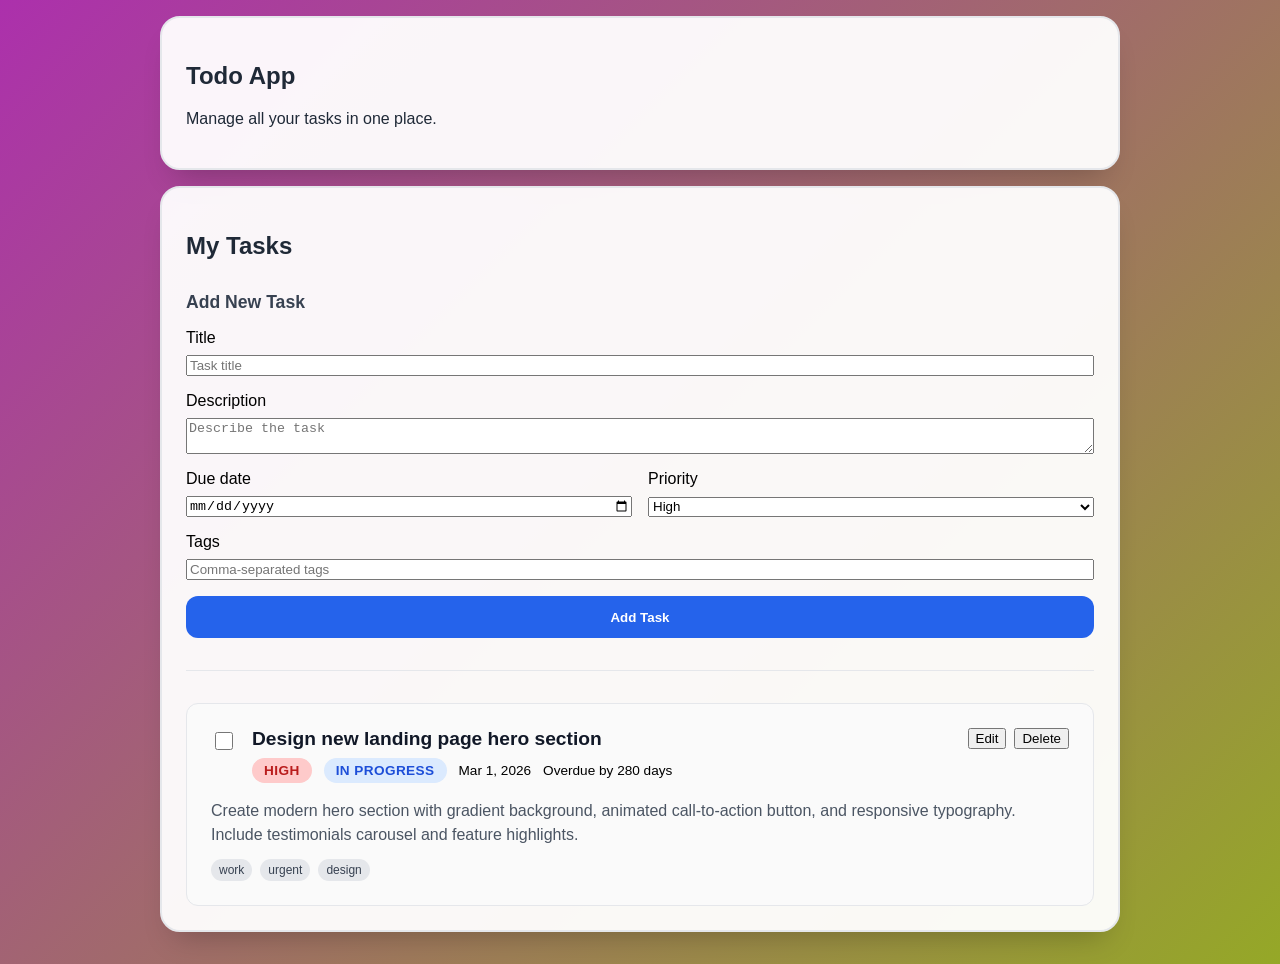
==== TodoCard.html @ 95d360c5 "Hng  commit" ====
<!DOCTYPE html>
<html lang="en">
<head>
  <meta charset="UTF-8">
  <meta name="viewport" content="width=device-width, initial-scale=1.0">
  <title>Testable Todo Item Card</title>
  <link rel="stylesheet" href="TodoCard.css">
</head>
<body>
  <main class="app-shell">
    <section class="panel intro-panel">
      <h1>Todo App</h1>
      <p>Manage all your tasks in one place.</p>
    </section>

    <section class="panel main-todo-card">
      <h2>My Tasks</h2>

      <!-- Add New Task Form -->
      <div class="add-task-section">
        <h3>Add New Task</h3>
        <form id="todo-form" class="add-form">
          <div class="form-row">
            <label for="todo-title">Title</label>
            <input id="todo-title" name="title" type="text" required placeholder="Task title">
          </div>
          <div class="form-row">
            <label for="todo-description">Description</label>
            <textarea id="todo-description" name="description" rows="2" placeholder="Describe the task"></textarea>
          </div>
          <div class="form-grid">
            <div class="form-row">
              <label for="todo-due-date">Due date</label>
              <input id="todo-due-date" name="dueDate" type="date" required>
            </div>
            <div class="form-row">
              <label for="todo-priority">Priority</label>
              <select id="todo-priority" name="priority">
                <option value="high">High</option>
                <option value="medium">Medium</option>
                <option value="low">Low</option>
              </select>
            </div>
          </div>
          <div class="form-row">
            <label for="todo-tags">Tags</label>
            <input id="todo-tags" name="tags" type="text" placeholder="Comma-separated tags">
          </div>
          <button type="submit" id="todo-submit-button">Add Task</button>
        </form>
      </div>

      <!-- Tasks List -->
      <div class="tasks-list" id="tasks-list">
        <!-- Tasks will be rendered here -->
      </div>
    </section>
  </main>

  <script src="TodoCard.js"></script>
</body>
</html>
---- TodoCard.css ----
* {
  box-sizing: border-box;
}

body {
  font-family: -apple-system, BlinkMacSystemFont, 'Segoe UI', Roboto, sans-serif;
  background: linear-gradient(135deg, #ac30ac 0%, #95a827 100%);
  min-height: 100vh;
  margin: 0;
  padding: 1rem;
  display: flex;
  align-items: center;
  justify-content: center;
}

.app-shell {
  width: min(100%, 960px);
}

.panel {
  background: rgba(255, 255, 255, 0.95);
  border: 2px solid #e5e7eb;
  border-radius: 20px;
  box-shadow: 0 18px 30px -15px rgba(0, 0, 0, 0.25);
  padding: 1.5rem;
  margin-bottom: 1rem;
}

.intro-panel {
  color: #1f2937;
}

.task-form-panel {
  display: grid;
  gap: 1rem;
}

.task-form-panel label {
  display: block;
  font-size: 0.9rem;
  margin-bottom: 0.35rem;
  color: #374151;
}

.task-form-panel input,
.task-form-panel textarea,
.task-form-panel select {
  width: 100%;
  border: 1px solid #d1d5db;
  border-radius: 12px;
  padding: 0.85rem 1rem;
  font-size: 0.95rem;
  font-family: inherit;
}

.task-form-panel textarea {
  resize: vertical;
}

.form-grid {
  display: grid;
  gap: 1rem;
  grid-template-columns: repeat(2, minmax(0, 1fr));
}

.form-row {
  display: grid;
  gap: 0.5rem;
}

#todo-submit-button {
  padding: 0.85rem 1rem;
  background: #2563eb;
  color: white;
  border: none;
  border-radius: 12px;
  font-weight: 600;
  cursor: pointer;
  transition: background-color 0.15s ease;
}

#todo-submit-button:hover,
#todo-submit-button:focus-visible,
.button-link:hover,
.button-link:focus-visible,
.secondary-button:hover,
.secondary-button:focus-visible {
  outline: none;
}

.button-link,
.secondary-button {
  display: inline-flex;
  align-items: center;
  justify-content: center;
  padding: 0.85rem 1rem;
  border-radius: 12px;
  text-decoration: none;
  font-weight: 600;
  transition: background-color 0.15s ease, transform 0.15s ease;
}

.button-link {
  background: #2563eb;
  color: white;
}

.button-link:hover {
  background: #1d4ed8;
  transform: translateY(-1px);
}

.secondary-button {
  background: #f8fafc;
  color: #475569;
  border: 1px solid #cbd5e1;
}

.secondary-button:hover {
  background: #f1f5f9;
  transform: translateY(-1px);
}

.todo-list {
  display: grid;
  gap: 1rem;
}

.todo-card {
  background: white;
  border-radius: 16px;
  box-shadow: 0 20px 25px -5px rgba(0, 0, 0, 0.1), 0 10px 10px -5px rgba(0, 0, 0, 0.04);
  padding: 1.5rem;
}

.todo-card h2 {
  font-size: 1.4rem;
  margin: 0 0 0.5rem;
  color: #111827;
}

.todo-card p {
  margin: 0 0 1rem;
  color: #4b5563;
  line-height: 1.6;
}

.todo-complete-toggle {
  margin-top: 0.25rem;
  width: 20px;
  height: 20px;
  accent-color: #10b981;
  cursor: pointer;
}

.card-header {
  display: flex;
  align-items: flex-start;
  gap: 0.75rem;
  margin-bottom: 1rem;
}

.meta-row {
  display: flex;
  flex-wrap: wrap;
  gap: 0.75rem;
  margin-bottom: 1rem;
  font-size: 0.85rem;
}

.priority,
.status {
  padding: 0.3rem 0.75rem;
  border-radius: 9999px;
  font-weight: 600;
  text-transform: uppercase;
  letter-spacing: 0.03em;
}

.priority.high {
  background: #fecaca;
  color: #b91c1c;
}

.priority.medium {
  background: #dbeafe;
  color: #1d4ed8;
}

.priority.low {
  background: #d1fae5;
  color: #047857;
}

.status.done {
  background: #d1fae5;
  color: #047857;
}

.status.in-progress {
  background: #dbeafe;
  color: #1d4ed8;
}

.due-row {
  display: flex;
  flex-wrap: wrap;
  gap: 1rem;
  margin-bottom: 1.25rem;
  font-size: 0.9rem;
  color: #6b7280;
}

.tags-row {
  display: flex;
  flex-wrap: wrap;
  gap: 0.5rem;
  margin-bottom: 1.5rem;
}

.tags-row span {
  background: #f3f4f6;
  color: #374151;
  border-radius: 9999px;
  padding: 0.35rem 0.75rem;
  font-size: 0.75rem;
  font-weight: 600;
}

.card-actions {
  display: flex;
  gap: 0.75rem;
  justify-content: flex-end;
}

.card-actions button {
  padding: 0.55rem 1rem;
  border: 1px solid transparent;
  border-radius: 10px;
  font-weight: 600;
  cursor: pointer;
  transition: transform 0.15s ease, box-shadow 0.15s ease;
}

.card-actions button:hover {
  transform: translateY(-1px);
}

.save-button {
  background: #10b981;
  color: white;
  border-color: #059669;
}

.save-button:hover {
  background: #059669;
  border-color: #047857;
}

.cancel-button {
  background: #f3f4f6;
  color: #6b7280;
  border-color: #d1d5db;
}

.cancel-button:hover {
  background: #e5e7eb;
  border-color: #9ca3af;
}

.edit-form {
  display: grid;
  gap: 1rem;
}

.edit-form .form-row {
  display: grid;
  gap: 0.5rem;
}

.edit-form .form-grid {
  display: grid;
  gap: 1rem;
  grid-template-columns: repeat(2, minmax(0, 1fr));
}

.edit-form input,
.edit-form textarea,
.edit-form select {
  width: 100%;
  border: 1px solid #d1d5db;
  border-radius: 8px;
  padding: 0.75rem;
  font-size: 0.95rem;
  font-family: inherit;
}

.edit-form textarea {
  resize: vertical;
}

.edit-form label {
  font-size: 0.9rem;
  font-weight: 500;
  color: #374151;
}

.empty-message {
  color: #f8fafc;
  text-align: center;
  margin: 0;
}

@media (max-width: 640px) {
  .form-grid {
    grid-template-columns: 1fr;
  }
}

[data-testid="test-todo-card"] {
  background: white;
  border-radius: 16px;
  box-shadow: 0 20px 25px -5px rgba(90, 15, 15, 0.1), 0 10px 10px -5px rgba(0, 0,0, 0.04);
  max-width: 480px;
  width: 100%;
  padding: 1.5rem;
  margin: 0 auto;
}

.card-header {
  display: flex;
  align-items: flex-start;
  gap: 0.75rem;
  margin-bottom: 1rem;
}

[data-testid="test-todo-complete-toggle"] {
  margin-top: 0.25rem;
  width: 20px;
  height: 20px;
  accent-color: #10b981;
  cursor: pointer;
}

[data-testid="test-todo-complete-toggle"] + label {
  font-size: 0.875rem;
  font-weight: 500;
  color: #6b7280;
  cursor: pointer;
  margin: 0;
  user-select: none;
}

.main-todo-card {
  max-width: none;
}

.main-todo-card h2 {
  margin-bottom: 2rem;
  color: #1f2937;
}

.add-task-section {
  border-bottom: 1px solid #e5e7eb;
  padding-bottom: 2rem;
  margin-bottom: 2rem;
}

.add-task-section h3 {
  margin-bottom: 1rem;
  color: #374151;
  font-size: 1.1rem;
}

.add-form {
  display: grid;
  gap: 1rem;
}

.tasks-list {
  display: grid;
  gap: 1.5rem;
}

.task-item {
  border: 1px solid #e5e7eb;
  border-radius: 12px;
  padding: 1.5rem;
  background: #fafafa;
  transition: box-shadow 0.15s ease;
}

.task-item:hover {
  box-shadow: 0 4px 6px -1px rgba(0, 0, 0, 0.1);
}

.task-header {
  display: flex;
  align-items: flex-start;
  gap: 1rem;
  margin-bottom: 1rem;
}

.task-complete-toggle {
  margin-top: 0.25rem;
  width: 18px;
  height: 18px;
  accent-color: #10b981;
  cursor: pointer;
}

.task-info {
  flex: 1;
}

.task-title {
  margin: 0 0 0.5rem 0;
  font-size: 1.2rem;
  font-weight: 600;
  color: #111827;
}

.task-title.completed {
  text-decoration: line-through;
  opacity: 0.7;
}

.task-meta {
  display: flex;
  flex-wrap: wrap;
  gap: 0.75rem;
  align-items: center;
  font-size: 0.85rem;
}

.task-actions {
  display: flex;
  gap: 0.5rem;
}

.task-content {
  margin-top: 1rem;
}

.task-description {
  margin: 0 0 0.75rem 0;
  color: #4b5563;
  line-height: 1.5;
}

.task-tags {
  display: flex;
  flex-wrap: wrap;
  gap: 0.5rem;
}

.task-tags .tag {
  background: #e5e7eb;
  color: #374151;
  padding: 0.25rem 0.5rem;
  border-radius: 12px;
  font-size: 0.75rem;
  font-weight: 500;
}

.empty-tasks {
  text-align: center;
  color: #6b7280;
  padding: 2rem;
  font-style: italic;
}

.edit-fields {
  display: flex;
  gap: 0.75rem;
  flex: 1;
  align-items: flex-start;
}

.edit-fields input[type="text"] {
  flex: 1;
  padding: 0.5rem;
  border: 1px solid #d1d5db;
  border-radius: 6px;
  font-size: 0.9rem;
}

.edit-fields select {
  padding: 0.5rem;
  border: 1px solid #d1d5db;
  border-radius: 6px;
  font-size: 0.9rem;
  background: white;
}

.task-content textarea {
  width: 100%;
  padding: 0.5rem;
  border: 1px solid #d1d5db;
  border-radius: 6px;
  font-size: 0.9rem;
  font-family: inherit;
  resize: vertical;
  margin-bottom: 0.75rem;
}

.task-meta input,
.task-meta select {
  padding: 0.4rem 0.6rem;
  border: 1px solid #d1d5db;
  border-radius: 6px;
  font-size: 0.8rem;
  background: white;
}

.task-meta {
  display: flex;
  gap: 0.75rem;
  align-items: center;
}

.task-meta input[type="date"] {
  flex: 0 0 auto;
  width: 130px;
}

.task-meta input[type="text"] {
  flex: 1;
}

[data-testid="test-todo-title"] {
  font-size: 1.5rem;
  font-weight: 700;
  color: #111827;
  margin: 0 0 0.5rem 0;
  line-height: 1.3;
}

[data-testid="test-todo-title"].completed {
  text-decoration: line-through;
  opacity: 0.7;
}

[data-testid="test-todo-description"] {
  color: #6b7280;
  font-size: 0.95rem;
  line-height: 1.6;
  margin: 0 0 1rem 0;
}

.meta-row {
  display: flex;
  flex-wrap: wrap;
  gap: 1rem;
  margin-bottom: 1rem;
  font-size: 0.875rem;
}

[data-testid="test-todo-priority"],
[data-testid="test-todo-status"] {
  padding: 0.25rem 0.75rem;
  border-radius: 9999px;
  font-size: 0.75rem;
  font-weight: 600;
  text-transform: uppercase;
  letter-spacing: 0.025em;
}

[data-testid="test-todo-priority"] {
  background: #fef3c7;
  color: #d97706;
}

[data-testid="test-todo-priority"].high {
  background: #fecaca;
  color: #dc2626;
}

[data-testid="test-todo-priority"].medium {
  background: #dbeafe;
  color: #2563eb;
}

[data-testid="test-todo-priority"].low {
  background: #d1fae5;
  color: #059669;
}

[data-testid="test-todo-status"] {
  background: #e5e7eb;
  color: #374151;
}

[data-testid="test-todo-status"].done {
  background: #d1fae5;
  color: #059669;
}

[data-testid="test-todo-status"].in-progress {
  background: #dbeafe;
  color: #2563eb;
}

.due-row {
  display: flex;
  flex-wrap: wrap;
  gap: 1rem;
  margin-bottom: 1.25rem;
  font-size: 0.875rem;
  color: #6b7280;
}

[data-testid="test-todo-due-date"],
[data-testid="test-todo-time-remaining"] {
  display: flex;
  align-items: center;
  gap: 0.25rem;
}

[data-testid="test-todo-tags"] {
  display: flex;
  flex-wrap: wrap;
  gap: 0.5rem;
  margin-bottom: 1.5rem;
}

[data-testid="test-todo-tags"] span {
  padding: 0.25rem 0.75rem;
  background: #f3f4f6;
  color: #374151;
  border-radius: 9999px;
  font-size: 0.75rem;
  font-weight: 500;
}

.card-actions {
  display: flex;
  gap: 0.75rem;
  justify-content: flex-end;
}

[data-testid="test-todo-edit-button"],
[data-testid="test-todo-add-button"],
[data-testid="test-todo-delete-button"] {
  padding: 0.5rem 1rem;
  border: 1px solid;
  border-radius: 8px;
  font-weight: 500;
  cursor: pointer;
  transition: all 0.15s ease;
  font-size: 0.875rem;
}

[data-testid="test-todo-add-button"] {
  background: #dbeafe;
  color: #2563eb;
  border-color: #bfdbfe;
}

[data-testid="test-todo-add-button"]:hover,
[data-testid="test-todo-add-button"]:focus {
  background: #bfdbfe;
  border-color: #2563eb;
  outline: none;
  box-shadow: 0 0 0 3px rgba(59, 130, 246, 0.1);
}

[data-testid="test-todo-edit-button"] {
  background: #f8fafc;
  color: #475569;
  border-color: #cbd5e1;
}

[data-testid="test-todo-edit-button"]:hover,
[data-testid="test-todo-edit-button"]:focus {
  background: #f1f5f9;
  border-color: #475569;
  outline: none;
  box-shadow: 0 0 0 3px rgba(59, 130, 246, 0.1);
}

[data-testid="test-todo-delete-button"] {
  background: #fef2f2;
  color: #dc2626;
  border-color: #fecaca;
}

[data-testid="test-todo-delete-button"]:hover,
[data-testid="test-todo-delete-button"]:focus {
  background: #fee2e2;
  border-color: #dc2626;
  outline: none;
  box-shadow: 0 0 0 3px rgba(239, 68, 68, 0.1);
}

@media (max-width: 480px) {
  [data-testid="test-todo-card"] {
    padding: 1.25rem;
    margin: 0.5rem;
  }

  .meta-row,
  .due-row {
    flex-direction: column;
    gap: 0.5rem;
  }
}


button:focus-visible,
input:focus-visible {
  outline: 2px solid #3b82f6;
  outline-offset: 2px;
}
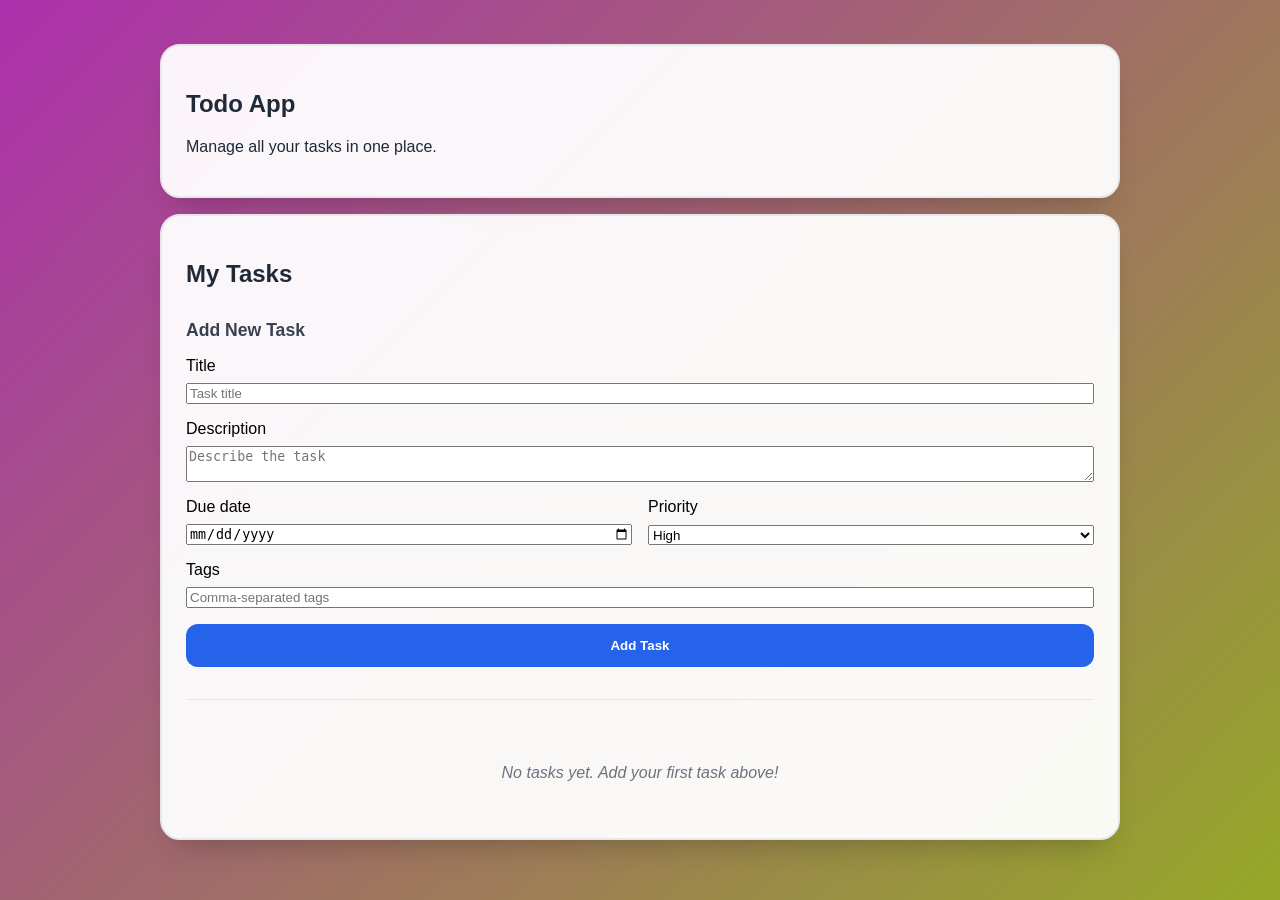
==== commit 39f34294: "Hng  commit" ====
--- a/TodoCard.html
+++ b/TodoCard.html
@@ -3,7 +3,8 @@
 <head>
   <meta charset="UTF-8">
   <meta name="viewport" content="width=device-width, initial-scale=1.0">
-  <title>Testable Todo Item Card</title>
+  <meta name="description" content="A lightweight todo app with add, edit, delete, and completion tracking.">
+  <title>Todo App</title>
   <link rel="stylesheet" href="TodoCard.css">
 </head>
 <body>
@@ -57,7 +58,7 @@
     </section>
   </main>
 
-  <script src="TodoCard.js"></script>
+  <script src="TodoCard.js" defer></script>
 </body>
 </html>
 
